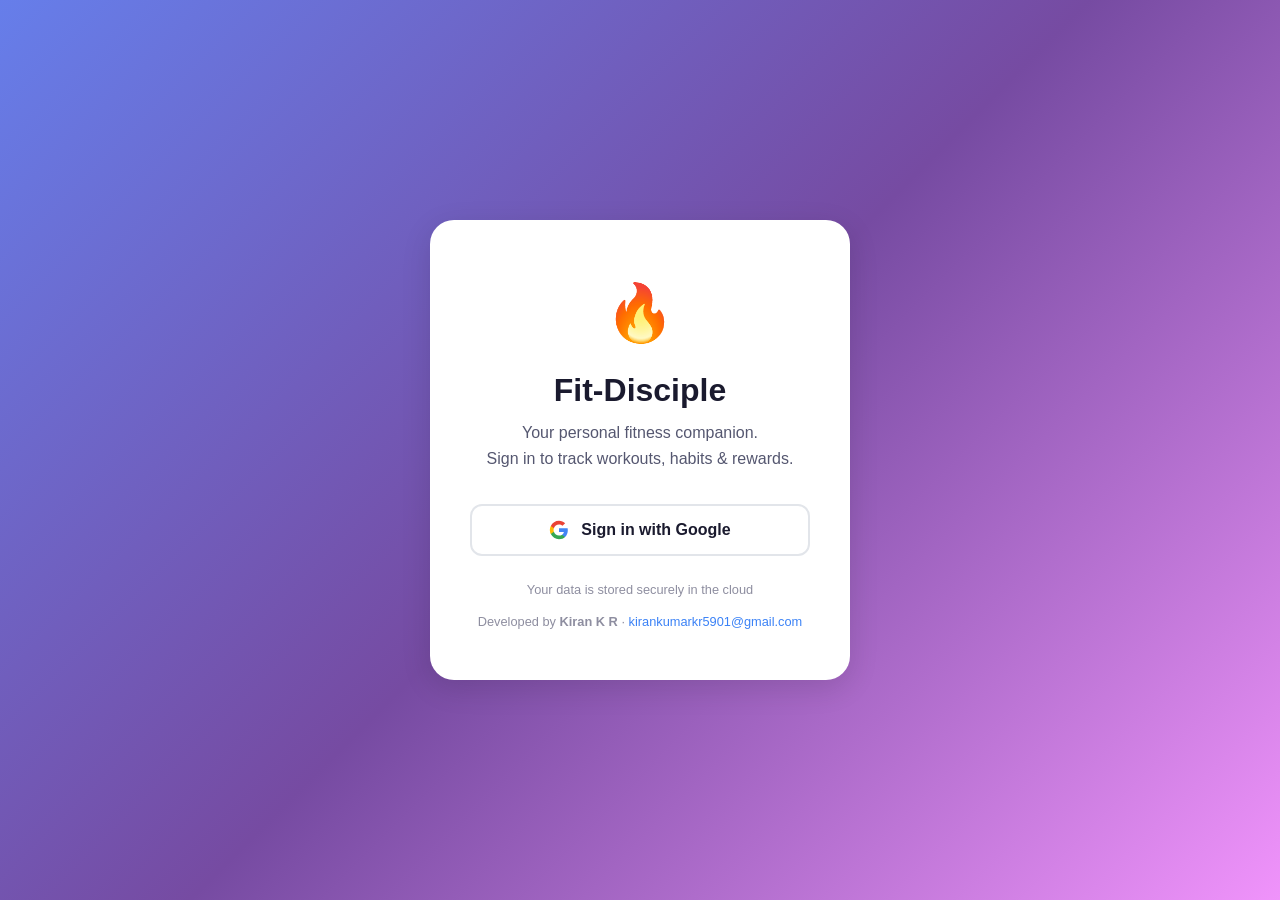
==== index.html @ 7d05d4e3 "First commit" ====
<!DOCTYPE html>
<html lang="en">
<head>
  <meta charset="UTF-8" />
  <meta name="viewport" content="width=device-width, initial-scale=1.0, viewport-fit=cover" />
  <meta name="theme-color" content="#3b82f6" />
  <meta name="apple-mobile-web-app-capable" content="yes" />
  <meta name="apple-mobile-web-app-status-bar-style" content="black-translucent" />
  <meta name="apple-mobile-web-app-title" content="FitDisciple" />
  <meta name="description" content="Your personal fitness companion — track workouts, habits & rewards." />
  <title>Fit‑Disciple</title>
  <link rel="manifest" href="manifest.json" />
  <link rel="icon" href="assets/icon-192.svg" />
  <link rel="apple-touch-icon" href="assets/icon-192.png" />

  <!-- CSS – split per section -->
  <link rel="stylesheet" href="css/base.css" />
  <link rel="stylesheet" href="css/layout.css" />
  <link rel="stylesheet" href="css/components.css" />
  <link rel="stylesheet" href="css/auth.css" />
  <link rel="stylesheet" href="css/home.css" />
  <link rel="stylesheet" href="css/planner.css" />
  <link rel="stylesheet" href="css/workout-tracker.css" />
  <link rel="stylesheet" href="css/run-tracker.css" />
  <link rel="stylesheet" href="css/habits.css" />
  <link rel="stylesheet" href="css/rewards.css" />

  <!-- Firebase SDK (compat) -->
  <script src="https://www.gstatic.com/firebasejs/10.12.0/firebase-app-compat.js"></script>
  <script src="https://www.gstatic.com/firebasejs/10.12.0/firebase-auth-compat.js"></script>
  <script src="https://www.gstatic.com/firebasejs/10.12.0/firebase-firestore-compat.js"></script>

  <!-- Chart.js -->
  <script src="https://cdn.jsdelivr.net/npm/chart.js@4.4.1/dist/chart.umd.min.js"></script>
</head>
<body>
  <!-- ======== NAV (hidden until signed in) ======== -->
  <nav id="main-nav" style="display:none;">
    <div class="nav-brand" onclick="navigateTo('home')">
      <span class="brand-icon">🔥</span> Fit‑Disciple
    </div>
    <div class="nav-links">
      <a href="#" data-page="home"            class="nav-link active" onclick="navigateTo('home')">Home</a>
      <a href="#" data-page="planner"         class="nav-link"        onclick="navigateTo('planner')">Planner</a>
      <a href="#" data-page="workout-tracker" class="nav-link"        onclick="navigateTo('workout-tracker')">Workout Tracker</a>
      <a href="#" data-page="run-tracker"     class="nav-link"        onclick="navigateTo('run-tracker')">Run Tracker</a>
      <a href="#" data-page="habits"          class="nav-link"        onclick="navigateTo('habits')">Habits</a>
      <a href="#" data-page="rewards"         class="nav-link"        onclick="navigateTo('rewards')">Rewards</a>
    </div>
    <div class="nav-actions">
      <button id="pwa-install-btn" class="btn btn-sm btn-primary" onclick="installPWA()" style="display:none;" title="Install App">📲 Install</button>
      <button id="dark-mode-toggle" class="btn-icon" onclick="toggleDarkMode()" title="Toggle Dark Mode">🌙</button>
      <div id="user-profile" class="user-profile" onclick="toggleUserDropdown()">
        <img id="user-avatar" class="user-avatar" src="" alt="avatar" referrerpolicy="no-referrer" />
        <span id="user-name" class="user-name"></span>
        <div id="user-dropdown" class="user-dropdown">
          <button class="user-dropdown-item danger" onclick="signOutUser()">🚪 Sign Out</button>
        </div>
      </div>
      <button id="nav-hamburger" class="btn-icon hamburger" onclick="toggleMobileNav()">☰</button>
    </div>
  </nav>

  <!-- Mobile Nav Overlay -->
  <div id="mobile-nav-overlay" class="mobile-nav-overlay" onclick="toggleMobileNav()">
    <div class="mobile-nav-menu" onclick="event.stopPropagation()">
      <a href="#" onclick="navigateTo('home');toggleMobileNav()">🏠 Home</a>
      <a href="#" onclick="navigateTo('planner');toggleMobileNav()">📋 Planner</a>
      <a href="#" onclick="navigateTo('workout-tracker');toggleMobileNav()">💪 Workout Tracker</a>
      <a href="#" onclick="navigateTo('run-tracker');toggleMobileNav()">🏃 Run Tracker</a>
      <a href="#" onclick="navigateTo('habits');toggleMobileNav()">✅ Habits</a>
      <a href="#" onclick="navigateTo('rewards');toggleMobileNav()">🏆 Rewards</a>
      <hr style="border-color:var(--border-color);margin:8px 0" />
      <a href="#" onclick="signOutUser();toggleMobileNav()">🚪 Sign Out</a>
    </div>
  </div>

  <!-- ======== LOGIN PAGE ======== -->
  <div id="login-page" style="display:flex;">
    <div class="login-card">
      <div class="login-logo">🔥</div>
      <h1 class="login-title">Fit‑Disciple</h1>
      <p class="login-subtitle">Your personal fitness companion.<br/>Sign in to track workouts, habits & rewards.</p>
      <button class="google-btn" onclick="signInWithGoogle()">
        <svg viewBox="0 0 24 24"><path d="M22.56 12.25c0-.78-.07-1.53-.2-2.25H12v4.26h5.92a5.06 5.06 0 0 1-2.2 3.32v2.77h3.57c2.08-1.92 3.28-4.74 3.28-8.1z" fill="#4285F4"/><path d="M12 23c2.97 0 5.46-.98 7.28-2.66l-3.57-2.77c-.98.66-2.23 1.06-3.71 1.06-2.86 0-5.29-1.93-6.16-4.53H2.18v2.84C3.99 20.53 7.7 23 12 23z" fill="#34A853"/><path d="M5.84 14.09c-.22-.66-.35-1.36-.35-2.09s.13-1.43.35-2.09V7.07H2.18A10.96 10.96 0 0 0 1 12c0 1.77.42 3.45 1.18 4.93l3.66-2.84z" fill="#FBBC05"/><path d="M12 5.38c1.62 0 3.06.56 4.21 1.64l3.15-3.15C17.45 2.09 14.97 1 12 1 7.7 1 3.99 3.47 2.18 7.07l3.66 2.84c.87-2.6 3.3-4.53 6.16-4.53z" fill="#EA4335"/></svg>
        Sign in with Google
      </button>
      <p class="login-footer">Your data is stored securely in the cloud</p>
      <button id="pwa-install-btn-login" class="btn btn-outline" onclick="installPWA()" style="display:none;margin-top:12px;">📲 Install as App</button>
      <p class="login-footer" style="margin-top:12px;">Developed by <strong>Kiran K R</strong> · <a href="mailto:kirankumarkr5901@gmail.com" style="color:var(--accent-blue);text-decoration:none;">kirankumarkr5901@gmail.com</a></p>
    </div>
  </div>

  <!-- Page content injected by app.js -->
  <main id="app-container" style="display:none;"></main>

  <!-- Toast Notifications -->
  <div id="toast-container" class="toast-container"></div>

  <!-- JS – Firebase config first, then data layer, then auth, then page modules, then app -->
  <script src="js/firebase-config.js"></script>
  <script src="js/data.js"></script>
  <script src="js/home.js"></script>
  <script src="js/planner.js"></script>
  <script src="js/workout-tracker.js"></script>
  <script src="js/run-tracker.js"></script>
  <script src="js/habits.js"></script>
  <script src="js/rewards.js"></script>
  <script src="js/app.js"></script>
  <script src="js/auth.js"></script>

  <!-- PWA Service Worker -->
  <script>
    if ('serviceWorker' in navigator) {
      window.addEventListener('load', () => {
        navigator.serviceWorker.register('./sw.js')
          .then(reg => console.log('SW registered:', reg.scope))
          .catch(err => console.warn('SW registration failed:', err));
      });
    }
  </script>
</body>
</html>
---- css/base.css ----
/* ==================== CSS RESET & VARIABLES ==================== */
*,
*::before,
*::after {
  margin: 0;
  padding: 0;
  box-sizing: border-box;
}

:root {
  --bg-primary: #f5f7fa;
  --bg-secondary: #ffffff;
  --bg-tertiary: #eef1f5;
  --text-primary: #1a1a2e;
  --text-secondary: #555770;
  --text-muted: #8e8ea0;
  --border-color: #e2e5ea;
  --shadow-sm: 0 1px 3px rgba(0, 0, 0, 0.06);
  --shadow-md: 0 4px 12px rgba(0, 0, 0, 0.08);
  --shadow-lg: 0 8px 30px rgba(0, 0, 0, 0.12);
  --accent-blue: #3b82f6;
  --accent-blue-light: #dbeafe;
  --accent-green: #10b981;
  --accent-green-light: #d1fae5;
  --accent-orange: #f59e0b;
  --accent-orange-light: #fef3c7;
  --accent-purple: #8b5cf6;
  --accent-purple-light: #ede9fe;
  --accent-red: #ef4444;
  --accent-red-light: #fee2e2;
  --gradient-primary: linear-gradient(135deg, #667eea 0%, #764ba2 100%);
  --gradient-hero: linear-gradient(135deg, #667eea 0%, #764ba2 50%, #f093fb 100%);
  --radius-sm: 8px;
  --radius-md: 12px;
  --radius-lg: 16px;
  --radius-xl: 24px;
  --nav-height: 64px;
  --transition: 0.25s ease;
}

[data-theme="dark"] {
  --bg-primary: #0f0f1a;
  --bg-secondary: #1a1a2e;
  --bg-tertiary: #25253d;
  --text-primary: #e8e8f0;
  --text-secondary: #a0a0b8;
  --text-muted: #6e6e88;
  --border-color: #33334d;
  --shadow-sm: 0 1px 3px rgba(0, 0, 0, 0.3);
  --shadow-md: 0 4px 12px rgba(0, 0, 0, 0.4);
  --shadow-lg: 0 8px 30px rgba(0, 0, 0, 0.5);
  --accent-blue-light: #1e3a5f;
  --accent-green-light: #064e3b;
  --accent-orange-light: #78350f;
  --accent-purple-light: #3b0764;
  --accent-red-light: #7f1d1d;
}

html {
  scroll-behavior: smooth;
}

body {
  font-family: -apple-system, BlinkMacSystemFont, 'Segoe UI', Roboto, 'Helvetica Neue', Arial, sans-serif;
  background: var(--bg-primary);
  color: var(--text-primary);
  line-height: 1.6;
  transition: background var(--transition), color var(--transition);
  min-height: 100vh;
}

@keyframes fadeIn {
  from { opacity: 0; transform: translateY(10px); }
  to { opacity: 1; transform: translateY(0); }
}

/* ==================== SCROLLBAR ==================== */
::-webkit-scrollbar { width: 8px; height: 8px; }
::-webkit-scrollbar-track { background: var(--bg-primary); }
::-webkit-scrollbar-thumb { background: var(--border-color); border-radius: 4px; }
::-webkit-scrollbar-thumb:hover { background: var(--text-muted); }
---- css/layout.css ----
/* ==================== NAVIGATION ==================== */
#main-nav {
  position: fixed;
  top: 0;
  left: 0;
  right: 0;
  height: var(--nav-height);
  background: var(--bg-secondary);
  border-bottom: 1px solid var(--border-color);
  display: flex;
  align-items: center;
  padding: 0 24px;
  z-index: 1000;
  box-shadow: var(--shadow-sm);
  transition: background var(--transition), border-color var(--transition);
}

.nav-brand {
  font-size: 1.3rem;
  font-weight: 700;
  cursor: pointer;
  display: flex;
  align-items: center;
  gap: 8px;
  white-space: nowrap;
}

.brand-icon { font-size: 1.5rem; }

.nav-links {
  display: flex;
  gap: 4px;
  margin-left: 40px;
  flex: 1;
}

.nav-link {
  text-decoration: none;
  color: var(--text-secondary);
  padding: 8px 16px;
  border-radius: var(--radius-sm);
  font-weight: 500;
  font-size: 0.9rem;
  transition: all var(--transition);
  white-space: nowrap;
}

.nav-link:hover {
  color: var(--text-primary);
  background: var(--bg-tertiary);
}

.nav-link.active {
  color: var(--accent-blue);
  background: var(--accent-blue-light);
}

.nav-actions {
  display: flex;
  gap: 8px;
  align-items: center;
}

.hamburger { display: none; }

/* Mobile Nav Overlay */
.mobile-nav-overlay {
  display: none;
  position: fixed;
  inset: 0;
  background: rgba(0, 0, 0, 0.5);
  z-index: 2000;
  backdrop-filter: blur(4px);
}

.mobile-nav-overlay.open {
  display: flex;
  align-items: flex-start;
  justify-content: flex-end;
  padding-top: var(--nav-height);
}

.mobile-nav-menu {
  background: var(--bg-secondary);
  width: 260px;
  padding: 16px;
  display: flex;
  flex-direction: column;
  gap: 4px;
  border-radius: 0 0 0 var(--radius-lg);
  box-shadow: var(--shadow-lg);
}

.mobile-nav-menu a {
  text-decoration: none;
  color: var(--text-primary);
  padding: 12px 16px;
  border-radius: var(--radius-sm);
  font-weight: 500;
  transition: all var(--transition);
}

.mobile-nav-menu a:hover { background: var(--bg-tertiary); }

/* ==================== MAIN CONTAINER ==================== */
#app-container {
  max-width: 1200px;
  margin: 0 auto;
  padding: calc(var(--nav-height) + 24px) 24px 40px;
}

.page {
  display: none;
  animation: fadeIn 0.3s ease;
}

.page.active { display: block; }

/* ==================== RESPONSIVE NAV ==================== */
@media (max-width: 768px) {
  .nav-links { display: none; }

  #main-nav {
    justify-content: space-between;
  }

  .nav-brand {
    flex: 0 0 auto;
  }

  .nav-actions {
    flex: 1;
    justify-content: end;
    gap: 12px;
  }

  .hamburger { display: flex; }

  #app-container { padding: calc(var(--nav-height) + 16px) 16px 30px; }
}
---- css/components.css ----
/* ==================== SECTION & PAGE TITLES ==================== */
.section-title { font-size: 1.3rem; margin-bottom: 16px; color: var(--text-primary); }
.page-title { font-size: 1.8rem; margin-bottom: 24px; font-weight: 700; }
.hint { font-size: 0.8rem; color: var(--text-muted); }
.empty-state { text-align: center; color: var(--text-muted); padding: 20px; }

/* ==================== BUTTONS ==================== */
.btn-icon {
  background: var(--bg-tertiary);
  border: 1px solid var(--border-color);
  color: var(--text-primary);
  width: 40px;
  height: 40px;
  border-radius: var(--radius-sm);
  cursor: pointer;
  font-size: 1.2rem;
  display: flex;
  align-items: center;
  justify-content: center;
  transition: all var(--transition);
}

.btn-icon:hover {
  background: var(--accent-blue-light);
  border-color: var(--accent-blue);
}

.btn {
  padding: 10px 20px;
  border: none;
  border-radius: var(--radius-sm);
  font-size: 0.95rem;
  font-weight: 600;
  cursor: pointer;
  transition: all var(--transition);
  display: inline-flex;
  align-items: center;
  gap: 6px;
}

.btn-primary { background: var(--accent-blue); color: #fff; }
.btn-primary:hover { background: #2563eb; transform: translateY(-1px); }
.btn-danger { background: var(--accent-red); color: #fff; }
.btn-danger:hover { background: #dc2626; }
.btn-success { background: var(--accent-green); color: #fff; }
.btn-success:hover { background: #059669; }
.btn-outline { background: transparent; border: 1px solid var(--border-color); color: var(--text-primary); }
.btn-outline:hover { background: var(--bg-tertiary); }
.btn-sm { padding: 6px 12px; font-size: 0.85rem; }
.btn-xs { padding: 4px 8px; font-size: 0.8rem; }

/* ==================== STAT CARDS ==================== */
.stat-card {
  background: var(--bg-secondary);
  border: 1px solid var(--border-color);
  border-radius: var(--radius-md);
  padding: 24px;
  text-align: center;
  cursor: pointer;
  transition: all var(--transition);
  box-shadow: var(--shadow-sm);
}

.stat-card:hover { transform: translateY(-2px); box-shadow: var(--shadow-md); }
.stat-card.accent-blue { border-left: 4px solid var(--accent-blue); }
.stat-card.accent-green { border-left: 4px solid var(--accent-green); }
.stat-card.accent-orange { border-left: 4px solid var(--accent-orange); }
.stat-card.accent-purple { border-left: 4px solid var(--accent-purple); }
.stat-icon { font-size: 2rem; margin-bottom: 8px; }
.stat-value { font-size: 2rem; font-weight: 700; color: var(--text-primary); }
.stat-label { font-size: 0.85rem; color: var(--text-muted); margin-top: 4px; }

/* ==================== CARDS GRID ==================== */
.cards-grid,
.rewards-grid {
  display: grid;
  grid-template-columns: repeat(auto-fill, minmax(260px, 1fr));
  gap: 16px;
  margin-bottom: 32px;
}

/* ==================== FORM CARD ==================== */
.form-card {
  background: var(--bg-secondary);
  border: 1px solid var(--border-color);
  border-radius: var(--radius-md);
  padding: 24px;
  margin-bottom: 24px;
  box-shadow: var(--shadow-sm);
}

.form-card.compact { padding: 16px; }
.form-card h2 { margin-bottom: 16px; font-size: 1.2rem; }

.form-row { margin-bottom: 16px; }
.form-row label {
  display: block;
  margin-bottom: 6px;
  font-weight: 500;
  font-size: 0.9rem;
  color: var(--text-secondary);
}

.form-row input[type="text"],
.form-row input[type="number"],
.form-row input[type="date"],
.form-row select {
  width: 100%;
  padding: 10px 14px;
  border: 1px solid var(--border-color);
  border-radius: var(--radius-sm);
  background: var(--bg-primary);
  color: var(--text-primary);
  font-size: 0.95rem;
  transition: border-color var(--transition);
}

.form-row input:focus,
.form-row select:focus {
  outline: none;
  border-color: var(--accent-blue);
  box-shadow: 0 0 0 3px rgba(59, 130, 246, 0.15);
}

.form-row.inline { display: flex; gap: 8px; align-items: center; }
.form-row.inline input { flex: 1; }

.checkbox-row label { display: flex; align-items: center; gap: 8px; cursor: pointer; }
.checkbox-row input[type="checkbox"] { width: 18px; height: 18px; accent-color: var(--accent-blue); }

/* ==================== TABS ==================== */
.tabs {
  display: flex;
  gap: 4px;
  margin-bottom: 24px;
  background: var(--bg-tertiary);
  padding: 4px;
  border-radius: var(--radius-md);
  overflow-x: auto;
}

.tab {
  padding: 10px 20px;
  border: none;
  background: transparent;
  color: var(--text-secondary);
  font-weight: 500;
  font-size: 0.9rem;
  cursor: pointer;
  border-radius: var(--radius-sm);
  transition: all var(--transition);
  white-space: nowrap;
}

.tab:hover { color: var(--text-primary); }
.tab.active { background: var(--bg-secondary); color: var(--accent-blue); box-shadow: var(--shadow-sm); }

.tab-content { display: none; }
.tab-content.active { display: block; animation: fadeIn 0.3s ease; }

/* ==================== MODAL ==================== */
.modal-overlay {
  position: fixed;
  inset: 0;
  background: rgba(0, 0, 0, 0.5);
  display: flex;
  align-items: center;
  justify-content: center;
  z-index: 3000;
  padding: 24px;
  backdrop-filter: blur(4px);
}

.modal {
  background: var(--bg-secondary);
  border-radius: var(--radius-lg);
  padding: 28px;
  width: 100%;
  max-width: 480px;
  max-height: 85vh;
  overflow-y: auto;
  box-shadow: var(--shadow-lg);
  animation: modalIn 0.25s ease;
}

.modal-lg { max-width: 700px; }

@keyframes modalIn {
  from { opacity: 0; transform: scale(0.95); }
  to { opacity: 1; transform: scale(1); }
}

.modal-header {
  display: flex;
  justify-content: space-between;
  align-items: center;
  margin-bottom: 20px;
}

.modal-header h2 { font-size: 1.2rem; }
.modal-header .btn-icon { font-size: 1.5rem; border: none; background: none; }

/* ==================== TABLE ==================== */
.table-wrapper { overflow-x: auto; margin-bottom: 24px; }

.data-table {
  width: 100%;
  border-collapse: collapse;
  background: var(--bg-secondary);
  border-radius: var(--radius-md);
  overflow: hidden;
  box-shadow: var(--shadow-sm);
}

.data-table th,
.data-table td { padding: 12px 16px; text-align: left; border-bottom: 1px solid var(--border-color); }
.data-table th {
  background: var(--bg-tertiary);
  font-weight: 600;
  font-size: 0.85rem;
  text-transform: uppercase;
  letter-spacing: 0.5px;
  color: var(--text-muted);
}

.data-table td { font-size: 0.9rem; }
.data-table tbody tr:hover { background: var(--bg-tertiary); }

/* ==================== CHART ==================== */
.chart-container {
  background: var(--bg-secondary);
  border: 1px solid var(--border-color);
  border-radius: var(--radius-md);
  padding: 24px;
  margin-bottom: 24px;
  box-shadow: var(--shadow-sm);
}

/* ==================== FILTER CHIPS ==================== */
.filter-chips { display: flex; gap: 8px; flex-wrap: wrap; margin-bottom: 20px; }

.chip {
  padding: 6px 14px;
  border: 1px solid var(--border-color);
  border-radius: 20px;
  font-size: 0.85rem;
  cursor: pointer;
  transition: all var(--transition);
  background: var(--bg-secondary);
  color: var(--text-secondary);
}

.chip:hover,
.chip.active { background: var(--accent-blue); color: #fff; border-color: var(--accent-blue); }

/* ==================== TOAST ==================== */
.toast-container {
  position: fixed;
  top: calc(var(--nav-height) + 12px);
  right: 16px;
  z-index: 5000;
  display: flex;
  flex-direction: column;
  gap: 8px;
}

.toast {
  background: var(--bg-secondary);
  border: 1px solid var(--border-color);
  border-radius: var(--radius-sm);
  padding: 14px 20px;
  box-shadow: var(--shadow-md);
  font-size: 0.9rem;
  animation: toastIn 0.3s ease, toastOut 0.3s ease 2.7s;
  max-width: 350px;
  display: flex;
  align-items: center;
  gap: 10px;
}

.toast.success { border-left: 4px solid var(--accent-green); }
.toast.error { border-left: 4px solid var(--accent-red); }
.toast.info { border-left: 4px solid var(--accent-blue); }
.toast.warning { border-left: 4px solid var(--accent-orange); }

@keyframes toastIn {
  from { opacity: 0; transform: translateX(30px); }
  to { opacity: 1; transform: translateX(0); }
}

@keyframes toastOut {
  from { opacity: 1; transform: translateX(0); }
  to { opacity: 0; transform: translateX(30px); }
}

/* ==================== PR BANNER ==================== */
.pr-banner {
  background: linear-gradient(135deg, var(--accent-green), #34d399);
  color: #fff;
  padding: 16px 24px;
  border-radius: var(--radius-md);
  font-size: 1.1rem;
  font-weight: 600;
  text-align: center;
  margin-bottom: 24px;
  animation: pulseGreen 2s infinite;
}

@keyframes pulseGreen {
  0%, 100% { opacity: 1; }
  50% { opacity: 0.7; }
}

/* ==================== RESPONSIVE COMPONENTS ==================== */
@media (max-width: 768px) {
  .cards-grid,
  .rewards-grid { grid-template-columns: 1fr; }
  .modal { padding: 20px; margin: 12px; }
  .tabs { -webkit-overflow-scrolling: touch; }
  .form-row.inline { flex-wrap: wrap; }
  .stat-value { font-size: 1.6rem; }
}
---- css/auth.css ----
/* ==================== LOGIN PAGE ==================== */
#login-page {
  display: flex;
  min-height: 100vh;
  align-items: center;
  justify-content: center;
  background: var(--gradient-hero);
  padding: 24px;
}

.login-card {
  background: var(--bg-secondary);
  border-radius: var(--radius-xl);
  padding: 48px 40px;
  max-width: 420px;
  width: 100%;
  text-align: center;
  box-shadow: var(--shadow-lg);
  animation: fadeIn 0.5s ease;
}

.login-logo {
  font-size: 3.5rem;
  margin-bottom: 8px;
}

.login-title {
  font-size: 2rem;
  font-weight: 800;
  color: var(--text-primary);
  margin-bottom: 4px;
}

.login-subtitle {
  color: var(--text-secondary);
  font-size: 1rem;
  margin-bottom: 32px;
}

.google-btn {
  display: inline-flex;
  align-items: center;
  gap: 12px;
  padding: 14px 32px;
  border: 2px solid var(--border-color);
  border-radius: var(--radius-md);
  background: var(--bg-secondary);
  color: var(--text-primary);
  font-size: 1rem;
  font-weight: 600;
  cursor: pointer;
  transition: all var(--transition);
  width: 100%;
  justify-content: center;
}

.google-btn:hover {
  border-color: var(--accent-blue);
  background: var(--accent-blue-light);
  transform: translateY(-2px);
  box-shadow: var(--shadow-md);
}

.google-btn svg {
  width: 20px;
  height: 20px;
  flex-shrink: 0;
}

.login-footer {
  margin-top: 24px;
  font-size: 0.8rem;
  color: var(--text-muted);
}

/* ==================== LOADING SCREEN ==================== */
.loading-screen {
  display: flex;
  flex-direction: column;
  align-items: center;
  justify-content: center;
  min-height: 60vh;
  gap: 16px;
  color: var(--text-secondary);
  font-size: 1.1rem;
}

.loading-spinner {
  width: 48px;
  height: 48px;
  border: 4px solid var(--border-color);
  border-top-color: var(--accent-blue);
  border-radius: 50%;
  animation: spin 0.8s linear infinite;
}

@keyframes spin {
  to { transform: rotate(360deg); }
}

/* ==================== USER PROFILE IN NAV ==================== */
.user-profile {
  display: flex;
  align-items: center;
  gap: 8px;
  margin-left: 8px;
  padding-left: 12px;
  border-left: 1px solid var(--border-color);
  cursor: pointer;
  position: relative;
}

.user-avatar {
  width: 32px;
  height: 32px;
  border-radius: 50%;
  object-fit: cover;
  display: none;
  border: 2px solid var(--accent-blue);
}

.user-name {
  font-size: 0.85rem;
  font-weight: 500;
  color: var(--text-secondary);
  max-width: 120px;
  overflow: hidden;
  text-overflow: ellipsis;
  white-space: nowrap;
}

.user-dropdown {
  display: none;
  position: absolute;
  top: 100%;
  right: 0;
  margin-top: 8px;
  background: var(--bg-secondary);
  border: 1px solid var(--border-color);
  border-radius: var(--radius-md);
  box-shadow: var(--shadow-lg);
  min-width: 180px;
  z-index: 100;
  overflow: hidden;
}

.user-dropdown.open {
  display: block;
}

.user-dropdown-item {
  display: flex;
  align-items: center;
  gap: 8px;
  padding: 12px 16px;
  color: var(--text-primary);
  font-size: 0.9rem;
  cursor: pointer;
  transition: background var(--transition);
  border: none;
  background: none;
  width: 100%;
  text-align: left;
}

.user-dropdown-item:hover {
  background: var(--bg-tertiary);
}

.user-dropdown-item.danger {
  color: var(--accent-red);
}

/* ==================== RESPONSIVE ==================== */
@media (max-width: 768px) {
  .login-card {
    padding: 32px 24px;
  }

  .login-title {
    font-size: 1.6rem;
  }

  .user-name {
    display: none;
  }

  .user-profile {
    border-left: none;
    padding-left: 0;
    margin-left: 0;
  }
}
---- css/home.css ----
/* ==================== HOME PAGE ==================== */
.hero {
  background: var(--gradient-hero);
  color: #fff;
  padding: 48px 40px;
  border-radius: var(--radius-xl);
  margin-bottom: 32px;
  text-align: center;
}

.hero h1 { font-size: 2.4rem; margin-bottom: 12px; }

.hero .highlight {
  background: linear-gradient(135deg, #ffecd2, #fcb69f);
  -webkit-background-clip: text;
  -webkit-text-fill-color: transparent;
  background-clip: text;
}

.hero-sub {
  font-size: 1.1rem;
  opacity: 0.9;
  max-width: 600px;
  margin: 0 auto;
}

.dashboard-stats {
  display: grid;
  grid-template-columns: repeat(auto-fit, minmax(200px, 1fr));
  gap: 16px;
  margin-bottom: 32px;
}

.shortcut-grid {
  display: grid;
  grid-template-columns: repeat(auto-fill, minmax(260px, 1fr));
  gap: 16px;
  margin-bottom: 32px;
}

.shortcut-card {
  background: var(--bg-secondary);
  border: 1px solid var(--border-color);
  border-radius: var(--radius-md);
  padding: 24px;
  cursor: pointer;
  transition: all var(--transition);
  box-shadow: var(--shadow-sm);
}

.shortcut-card:hover {
  transform: translateY(-3px);
  box-shadow: var(--shadow-md);
  border-color: var(--accent-blue);
}

.shortcut-icon { font-size: 2rem; margin-bottom: 12px; }
.shortcut-card h3 { margin-bottom: 8px; }
.shortcut-card p { color: var(--text-secondary); font-size: 0.9rem; }

/* Recent Activity */
.recent-activity-list {
  background: var(--bg-secondary);
  border: 1px solid var(--border-color);
  border-radius: var(--radius-md);
  padding: 20px;
  margin-bottom: 32px;
}

.activity-item {
  display: flex;
  align-items: center;
  gap: 12px;
  padding: 10px 0;
  border-bottom: 1px solid var(--border-color);
}

.activity-item:last-child { border-bottom: none; }

.activity-icon {
  width: 36px;
  height: 36px;
  border-radius: 50%;
  display: flex;
  align-items: center;
  justify-content: center;
  font-size: 1rem;
  flex-shrink: 0;
}

.activity-icon.workout { background: var(--accent-blue-light); }
.activity-icon.run { background: var(--accent-green-light); }
.activity-icon.habit { background: var(--accent-purple-light); }
.activity-icon.reward { background: var(--accent-orange-light); }

.activity-text { flex: 1; font-size: 0.9rem; }
.activity-time { font-size: 0.8rem; color: var(--text-muted); }

/* Developer Footer */
.dev-footer {
  text-align: center;
  padding: 24px 16px;
  margin-top: 40px;
  font-size: 0.85rem;
  color: var(--text-muted);
  border-top: 1px solid var(--border-color);
}

.dev-footer a {
  color: var(--accent-blue);
  text-decoration: none;
}

.dev-footer a:hover {
  text-decoration: underline;
}

@media (max-width: 768px) {
  .hero { padding: 32px 24px; }
  .hero h1 { font-size: 1.8rem; }
  .dashboard-stats { grid-template-columns: repeat(2, 1fr); }
  .shortcut-grid { grid-template-columns: 1fr; }
}

@media (max-width: 480px) {
  .dashboard-stats { grid-template-columns: 1fr; }
  .hero h1 { font-size: 1.5rem; }
}
---- css/planner.css ----
/* ==================== PLANNER PAGE ==================== */
.plan-card {
  background: var(--bg-secondary);
  border: 1px solid var(--border-color);
  border-radius: var(--radius-md);
  padding: 20px;
  box-shadow: var(--shadow-sm);
}

.plan-card-header {
  display: flex;
  justify-content: space-between;
  align-items: center;
  margin-bottom: 16px;
}

.plan-card-header h3 { font-size: 1.1rem; }

.plan-days-badge {
  background: var(--accent-blue-light);
  color: var(--accent-blue);
  padding: 4px 12px;
  border-radius: 20px;
  font-size: 0.8rem;
  font-weight: 600;
}

.plan-days-container {
  display: grid;
  grid-template-columns: repeat(auto-fill, minmax(220px, 1fr));
  gap: 12px;
  margin-bottom: 12px;
}

.plan-day-group {
  background: var(--bg-tertiary);
  border-radius: var(--radius-sm);
  padding: 10px;
}

.plan-day-header {
  display: flex;
  align-items: center;
  gap: 8px;
  margin-bottom: 6px;
}

.plan-day-header h4 {
  font-size: 0.85rem;
  color: var(--text-muted);
  text-transform: uppercase;
  letter-spacing: 0.5px;
}

.plan-day-header .btn-rename {
  background: none;
  border: none;
  cursor: pointer;
  font-size: 0.8rem;
  color: var(--text-muted);
  padding: 2px 6px;
  border-radius: 4px;
  transition: all var(--transition);
}

.plan-day-header .btn-rename:hover {
  background: var(--bg-tertiary);
  color: var(--accent-blue);
}

.plan-workout-item {
  display: flex;
  align-items: center;
  gap: 6px;
  padding: 4px 8px;
  background: var(--bg-secondary);
  border-radius: var(--radius-sm);
  margin-bottom: 3px;
  font-size: 0.82rem;
  white-space: nowrap;
  overflow: hidden;
}

.plan-workout-item.superset-item { border-left: 3px solid var(--accent-blue); }
.plan-workout-item.alternative-item { border-left: 3px solid var(--accent-orange); }

.plan-workout-item .workout-name { font-weight: 500; overflow: hidden; text-overflow: ellipsis; }
.plan-workout-item .workout-meta { font-size: 0.75rem; color: var(--text-muted); flex-shrink: 0; }
.plan-workout-item .btn-xs { flex-shrink: 0; padding: 2px 5px; font-size: 0.7rem; }

/* Link Badges */
.link-badge {
  font-size: 0.7rem;
  font-weight: 600;
  padding: 2px 8px;
  border-radius: 12px;
  white-space: nowrap;
}

.link-badge.superset {
  background: var(--accent-blue-light);
  color: var(--accent-blue);
}

.link-badge.alternative {
  background: var(--accent-orange-light);
  color: var(--accent-orange);
}

/* Link Items List (in modal) */
.link-item {
  display: flex;
  align-items: center;
  gap: 8px;
  padding: 6px 10px;
  background: var(--bg-tertiary);
  border-radius: var(--radius-sm);
  margin-bottom: 4px;
  font-size: 0.85rem;
}

.plan-card-actions {
  display: flex;
  gap: 8px;
  margin-top: 12px;
}

/* Habit Manage Card */
.habit-manage-card {
  background: var(--bg-secondary);
  border: 1px solid var(--border-color);
  border-radius: var(--radius-md);
  padding: 18px;
  box-shadow: var(--shadow-sm);
  display: flex;
  align-items: center;
  gap: 12px;
}

.habit-manage-card .habit-info { flex: 1; }
---- css/workout-tracker.css ----
/* ==================== WORKOUT TRACKER PAGE ==================== */
.tracker-date-bar {
  display: flex;
  align-items: center;
  gap: 8px;
  margin-bottom: 20px;
  flex-wrap: wrap;
}

.tracker-date-bar input[type="date"] {
  padding: 8px 14px;
  border: 1px solid var(--border-color);
  border-radius: var(--radius-sm);
  background: var(--bg-secondary);
  color: var(--text-primary);
  font-size: 0.95rem;
}

.tracker-plan-select {
  display: flex;
  align-items: center;
  gap: 12px;
  margin-bottom: 20px;
}

.tracker-plan-select select {
  padding: 8px 14px;
  border: 1px solid var(--border-color);
  border-radius: var(--radius-sm);
  background: var(--bg-secondary);
  color: var(--text-primary);
  font-size: 0.95rem;
}

.tracker-plan-select label { font-weight: 600; white-space: nowrap; }

/* Day Tabs */
.day-tabs {
  display: flex;
  gap: 6px;
  margin-bottom: 20px;
  overflow-x: auto;
  padding-bottom: 4px;
}

.day-tab {
  padding: 8px 18px;
  border: 2px solid var(--border-color);
  border-radius: var(--radius-md);
  background: var(--bg-secondary);
  color: var(--text-secondary);
  font-weight: 600;
  font-size: 0.88rem;
  cursor: pointer;
  transition: all var(--transition);
  white-space: nowrap;
  display: flex;
  flex-direction: column;
  align-items: center;
  gap: 2px;
}

.day-tab:hover {
  border-color: var(--accent-blue);
  color: var(--text-primary);
}

.day-tab.active {
  background: var(--accent-blue);
  color: #fff;
  border-color: var(--accent-blue);
}

.day-tab .day-tab-label {
  font-size: 0.75rem;
  opacity: 0.7;
}

.day-tab.active .day-tab-label {
  opacity: 0.9;
}

.day-tab .day-tab-count {
  font-size: 0.7rem;
  background: rgba(255,255,255,0.2);
  padding: 1px 8px;
  border-radius: 10px;
}

.day-tab.active .day-tab-count {
  background: rgba(255,255,255,0.3);
}

/* Tracker Cards */
.tracker-cards {
  display: grid;
  grid-template-columns: repeat(auto-fill, minmax(300px, 1fr));
  gap: 16px;
  margin-bottom: 32px;
}

.tracker-card {
  background: var(--bg-secondary);
  border: 1px solid var(--border-color);
  border-radius: var(--radius-md);
  padding: 20px;
  box-shadow: var(--shadow-sm);
  transition: all var(--transition);
}

.tracker-card:hover {
  box-shadow: var(--shadow-md);
  transform: translateY(-2px);
}

.tracker-card-header {
  display: flex;
  justify-content: space-between;
  align-items: flex-start;
  margin-bottom: 12px;
}

.tracker-card-title { font-weight: 600; font-size: 1.05rem; }

.tracker-card-badge {
  padding: 3px 10px;
  border-radius: 20px;
  font-size: 0.75rem;
  font-weight: 600;
  text-transform: uppercase;
}

.badge-strength { background: var(--accent-blue-light); color: var(--accent-blue); }
.badge-cardio { background: var(--accent-orange-light); color: var(--accent-orange); }
.badge-isolation { background: var(--accent-purple-light); color: var(--accent-purple); }

.tracker-card-muscle {
  font-size: 0.8rem;
  color: var(--text-muted);
  margin-bottom: 12px;
}

.pr-row { display: flex; gap: 16px; margin-bottom: 12px; }

.pr-item {
  flex: 1;
  text-align: center;
  padding: 8px;
  background: var(--bg-tertiary);
  border-radius: var(--radius-sm);
}

.pr-item .pr-label { font-size: 0.75rem; color: var(--text-muted); display: block; margin-bottom: 2px; }
.pr-item .pr-value { font-size: 1.1rem; font-weight: 700; }

.new-pr-message {
  background: var(--accent-green-light);
  color: var(--accent-green);
  padding: 6px 12px;
  border-radius: var(--radius-sm);
  font-size: 0.85rem;
  font-weight: 600;
  text-align: center;
  margin-bottom: 12px;
  animation: pulseGreen 1.5s infinite;
}

.tracker-card-actions { display: flex; gap: 8px; align-items: center; flex-wrap: wrap; }

.weight-mode-tag {
  font-size: 0.7rem;
  font-weight: 600;
  padding: 2px 8px;
  border-radius: 12px;
  white-space: nowrap;
  margin-left: auto;
}

.weight-mode-tag.perside {
  background: var(--accent-orange-light);
  color: var(--accent-orange);
}

.weight-mode-tag.combined {
  background: var(--accent-blue-light);
  color: var(--accent-blue);
}

.tracker-log-summary {
  margin-bottom: 12px;
  padding: 8px;
  background: var(--bg-tertiary);
  border-radius: var(--radius-sm);
  font-size: 0.9rem;
}

/* Workout History */
.history-entry {
  display: flex;
  justify-content: space-between;
  align-items: center;
  padding: 10px 14px;
  background: var(--bg-tertiary);
  border-radius: var(--radius-sm);
  margin-bottom: 6px;
}

.history-entry .history-date { font-weight: 600; font-size: 0.9rem; }
.history-entry .history-stats { font-size: 0.85rem; color: var(--text-secondary); }
.history-entry .history-actions { display: flex; gap: 6px; }

/* Superset & Alternative Groups */
.superset-group,
.alternative-group {
  grid-column: 1 / -1;
  border: 2px solid var(--border-color);
  border-radius: var(--radius-md);
  padding: 16px;
  margin-bottom: 4px;
}

.superset-group { border-color: var(--accent-blue); background: rgba(59,130,246,0.04); }
.alternative-group { border-color: var(--accent-orange); background: rgba(245,158,11,0.04); }

.group-label {
  font-size: 0.78rem;
  font-weight: 700;
  text-transform: uppercase;
  letter-spacing: 0.5px;
  margin-bottom: 12px;
  padding: 4px 12px;
  border-radius: 12px;
  display: inline-block;
}

.superset-label { background: var(--accent-blue-light); color: var(--accent-blue); }
.alternative-label { background: var(--accent-orange-light); color: var(--accent-orange); }

.group-cards {
  display: grid;
  grid-template-columns: 1fr 1fr;
  gap: 12px;
  align-items: start;
}

.alt-or-divider {
  display: flex;
  align-items: center;
  justify-content: center;
  font-weight: 800;
  font-size: 1rem;
  color: var(--accent-orange);
  grid-column: 1 / -1;
  padding: 4px 0;
}

.alt-or-divider::before,
.alt-or-divider::after {
  content: '';
  flex: 1;
  height: 1px;
  background: var(--accent-orange);
  opacity: 0.3;
  margin: 0 12px;
}

.tracker-card.alt-dimmed {
  opacity: 0.45;
  pointer-events: none;
}

@media (max-width: 768px) {
  .group-cards { grid-template-columns: 1fr; }
  .tracker-cards { grid-template-columns: 1fr; }
  .pr-row { flex-direction: column; gap: 8px; }
}
---- css/run-tracker.css ----
/* ==================== RUN TRACKER PAGE ==================== */
.run-stats-grid {
  display: grid;
  grid-template-columns: repeat(auto-fit, minmax(200px, 1fr));
  gap: 16px;
  margin-bottom: 32px;
}

@media (max-width: 768px) {
  .run-stats-grid { grid-template-columns: repeat(2, 1fr); }
}

@media (max-width: 480px) {
  .run-stats-grid { grid-template-columns: 1fr; }
}
---- css/habits.css ----
/* ==================== HABITS PAGE ==================== */
.habits-date-bar {
  display: flex;
  align-items: center;
  gap: 8px;
  margin-bottom: 20px;
  flex-wrap: wrap;
}

.habits-date-bar input[type="date"] {
  padding: 8px 14px;
  border: 1px solid var(--border-color);
  border-radius: var(--radius-sm);
  background: var(--bg-secondary);
  color: var(--text-primary);
  font-size: 0.95rem;
}

/* DP Display */
.habits-dp-bar,
.rewards-dp-bar { margin-bottom: 24px; }

.dp-display {
  display: flex;
  align-items: center;
  gap: 12px;
  background: var(--gradient-primary);
  color: #fff;
  padding: 16px 24px;
  border-radius: var(--radius-md);
  flex-wrap: wrap;
}

.dp-actions {
  margin-left: auto;
  display: flex;
  gap: 8px;
}

.dp-action-btn {
  background: rgba(255, 255, 255, 0.15) !important;
  border-color: rgba(255, 255, 255, 0.3) !important;
  color: #fff !important;
  font-size: 0.8rem !important;
  padding: 4px 12px !important;
}

.dp-action-btn:hover {
  background: rgba(255, 255, 255, 0.25) !important;
}

.dp-reset-btn:hover {
  background: rgba(239, 68, 68, 0.4) !important;
  border-color: rgba(239, 68, 68, 0.6) !important;
}
}

.dp-display.large { padding: 24px 32px; font-size: 1.1rem; }
.dp-icon { font-size: 1.5rem; }
.dp-value { font-size: 2rem; font-weight: 700; }
.dp-label { font-size: 0.9rem; opacity: 0.9; }

/* Habit Checklist */
.habits-checklist {
  display: flex;
  flex-direction: column;
  gap: 8px;
  margin-bottom: 24px;
}

.habit-item {
  display: flex;
  align-items: center;
  gap: 12px;
  background: var(--bg-secondary);
  border: 1px solid var(--border-color);
  padding: 14px 18px;
  border-radius: var(--radius-md);
  transition: all var(--transition);
  cursor: pointer;
}

.habit-item:hover { box-shadow: var(--shadow-sm); }
.habit-item.completed { border-color: var(--accent-green); background: var(--accent-green-light); }

.habit-checkbox {
  width: 24px;
  height: 24px;
  border: 2px solid var(--border-color);
  border-radius: 6px;
  display: flex;
  align-items: center;
  justify-content: center;
  flex-shrink: 0;
  transition: all var(--transition);
}

.habit-item.completed .habit-checkbox {
  background: var(--accent-green);
  border-color: var(--accent-green);
  color: #fff;
}

.habit-info { flex: 1; }
.habit-info .habit-title { font-weight: 600; font-size: 0.95rem; }
.habit-info .habit-meta { font-size: 0.8rem; color: var(--text-muted); }

.habit-points-badge {
  background: var(--accent-blue-light);
  color: var(--accent-blue);
  padding: 4px 10px;
  border-radius: 20px;
  font-size: 0.8rem;
  font-weight: 600;
}

.habit-strict-badge {
  background: var(--accent-red-light);
  color: var(--accent-red);
  padding: 4px 8px;
  border-radius: 20px;
  font-size: 0.75rem;
  font-weight: 600;
}

/* Bonus Section */
.bonus-section {
  display: flex;
  flex-direction: column;
  gap: 8px;
  margin-bottom: 24px;
}

.bonus-badge {
  display: flex;
  align-items: center;
  gap: 10px;
  background: var(--accent-orange-light);
  border: 1px solid var(--accent-orange);
  padding: 10px 16px;
  border-radius: var(--radius-sm);
  font-size: 0.9rem;
}

.bonus-badge.streak {
  background: var(--accent-purple-light);
  border-color: var(--accent-purple);
}

/* Actions */
.actions-section { margin-bottom: 32px; }
.actions-section h2 { margin-bottom: 12px; }

.actions-list {
  display: flex;
  flex-direction: column;
  gap: 6px;
}

.action-item {
  display: flex;
  align-items: center;
  gap: 12px;
  background: var(--bg-secondary);
  border: 1px solid var(--border-color);
  padding: 12px 16px;
  border-radius: var(--radius-sm);
}

.action-item .action-name { flex: 1; font-weight: 500; }
.action-item .action-points { font-weight: 700; min-width: 60px; text-align: center; }
.action-item .action-points.positive { color: var(--accent-green); }
.action-item .action-points.negative { color: var(--accent-red); }

@media (max-width: 768px) {
  .dp-display { flex-wrap: wrap; gap: 8px; }
}
---- css/rewards.css ----
/* ==================== REWARDS PAGE ==================== */
.reward-card {
  background: var(--bg-secondary);
  border: 1px solid var(--border-color);
  border-radius: var(--radius-md);
  padding: 20px;
  text-align: center;
  box-shadow: var(--shadow-sm);
  transition: all var(--transition);
}

.reward-card:hover {
  box-shadow: var(--shadow-md);
  transform: translateY(-2px);
}

.reward-card .reward-icon { font-size: 2rem; margin-bottom: 8px; }
.reward-card .reward-name { font-weight: 600; margin-bottom: 4px; }
.reward-card .reward-cost {
  color: var(--accent-blue);
  font-weight: 700;
  font-size: 1.1rem;
  margin-bottom: 12px;
}

.reward-card .reward-claimed { color: var(--accent-green); font-weight: 600; }
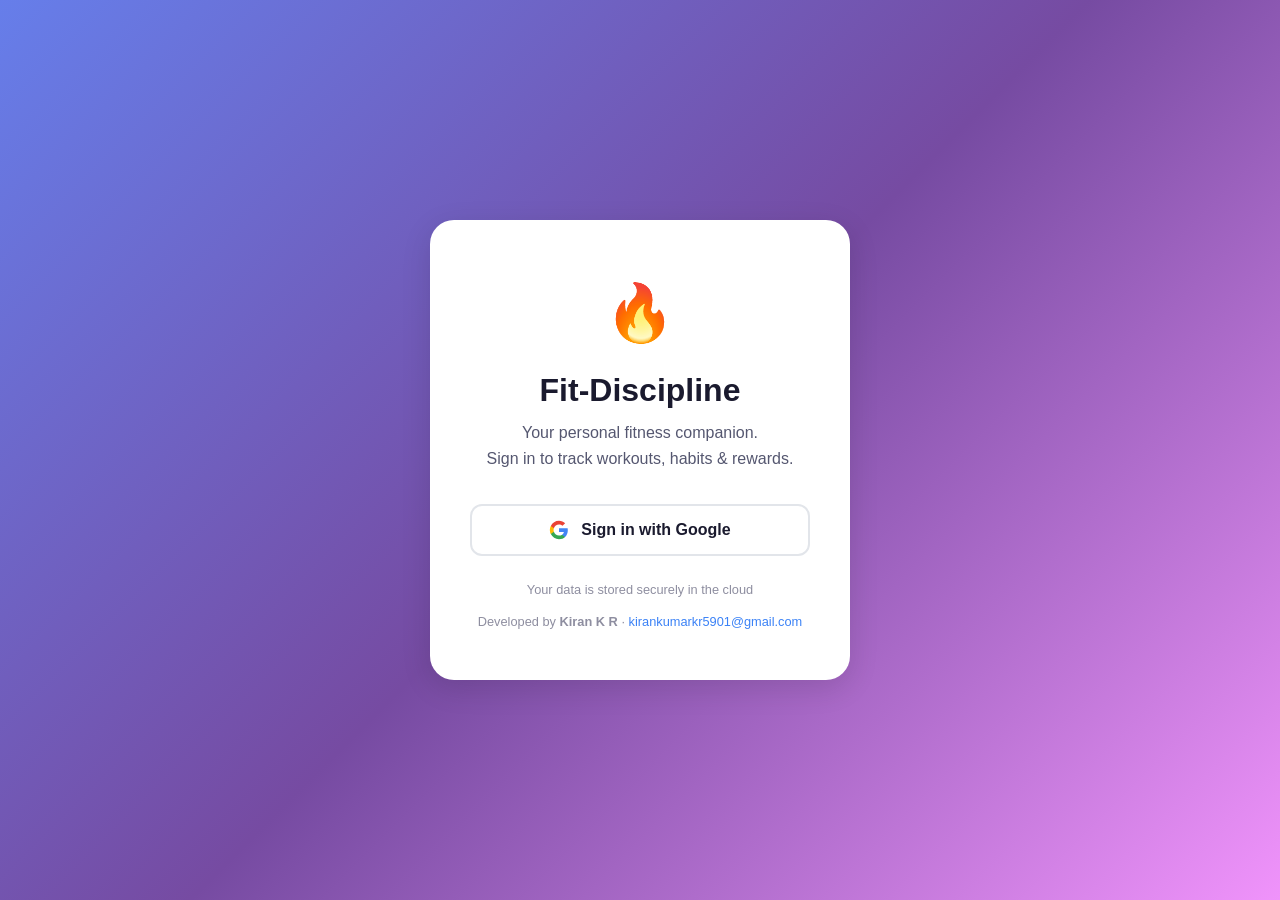
==== commit b5d4c276: "Discipline spell correction" ====
--- a/index.html
+++ b/index.html
@@ -8,7 +8,7 @@
   <meta name="apple-mobile-web-app-status-bar-style" content="black-translucent" />
   <meta name="apple-mobile-web-app-title" content="FitDisciple" />
   <meta name="description" content="Your personal fitness companion — track workouts, habits & rewards." />
-  <title>Fit‑Disciple</title>
+  <title>Fit‑Discipline</title>
   <link rel="manifest" href="manifest.json" />
   <link rel="icon" href="assets/icon-192.svg" />
   <link rel="apple-touch-icon" href="assets/icon-192.png" />
@@ -37,7 +37,7 @@
   <!-- ======== NAV (hidden until signed in) ======== -->
   <nav id="main-nav" style="display:none;">
     <div class="nav-brand" onclick="navigateTo('home')">
-      <span class="brand-icon">🔥</span> Fit‑Disciple
+      <span class="brand-icon">🔥</span> Fit‑Discipline
     </div>
     <div class="nav-links">
       <a href="#" data-page="home"            class="nav-link active" onclick="navigateTo('home')">Home</a>
@@ -79,7 +79,7 @@
   <div id="login-page" style="display:flex;">
     <div class="login-card">
       <div class="login-logo">🔥</div>
-      <h1 class="login-title">Fit‑Disciple</h1>
+      <h1 class="login-title">Fit‑Discipline</h1>
       <p class="login-subtitle">Your personal fitness companion.<br/>Sign in to track workouts, habits & rewards.</p>
       <button class="google-btn" onclick="signInWithGoogle()">
         <svg viewBox="0 0 24 24"><path d="M22.56 12.25c0-.78-.07-1.53-.2-2.25H12v4.26h5.92a5.06 5.06 0 0 1-2.2 3.32v2.77h3.57c2.08-1.92 3.28-4.74 3.28-8.1z" fill="#4285F4"/><path d="M12 23c2.97 0 5.46-.98 7.28-2.66l-3.57-2.77c-.98.66-2.23 1.06-3.71 1.06-2.86 0-5.29-1.93-6.16-4.53H2.18v2.84C3.99 20.53 7.7 23 12 23z" fill="#34A853"/><path d="M5.84 14.09c-.22-.66-.35-1.36-.35-2.09s.13-1.43.35-2.09V7.07H2.18A10.96 10.96 0 0 0 1 12c0 1.77.42 3.45 1.18 4.93l3.66-2.84z" fill="#FBBC05"/><path d="M12 5.38c1.62 0 3.06.56 4.21 1.64l3.15-3.15C17.45 2.09 14.97 1 12 1 7.7 1 3.99 3.47 2.18 7.07l3.66 2.84c.87-2.6 3.3-4.53 6.16-4.53z" fill="#EA4335"/></svg>
